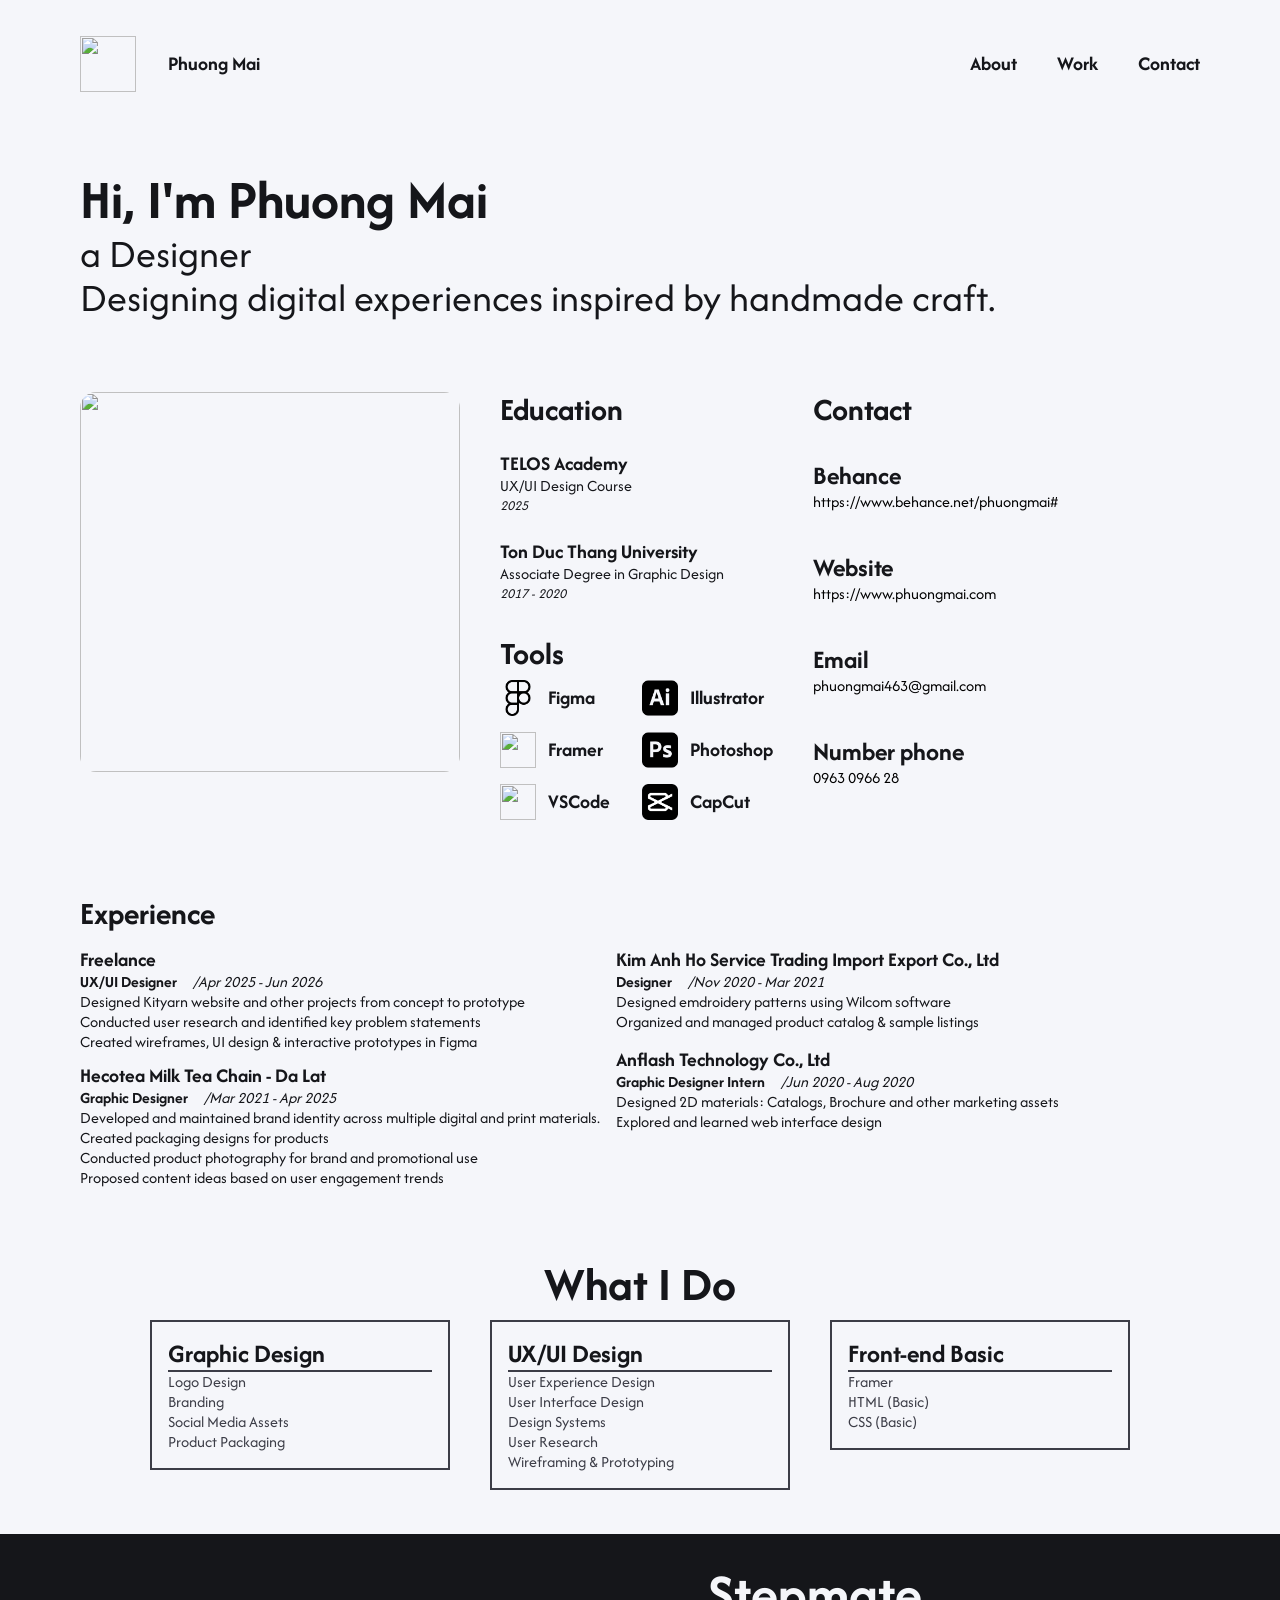
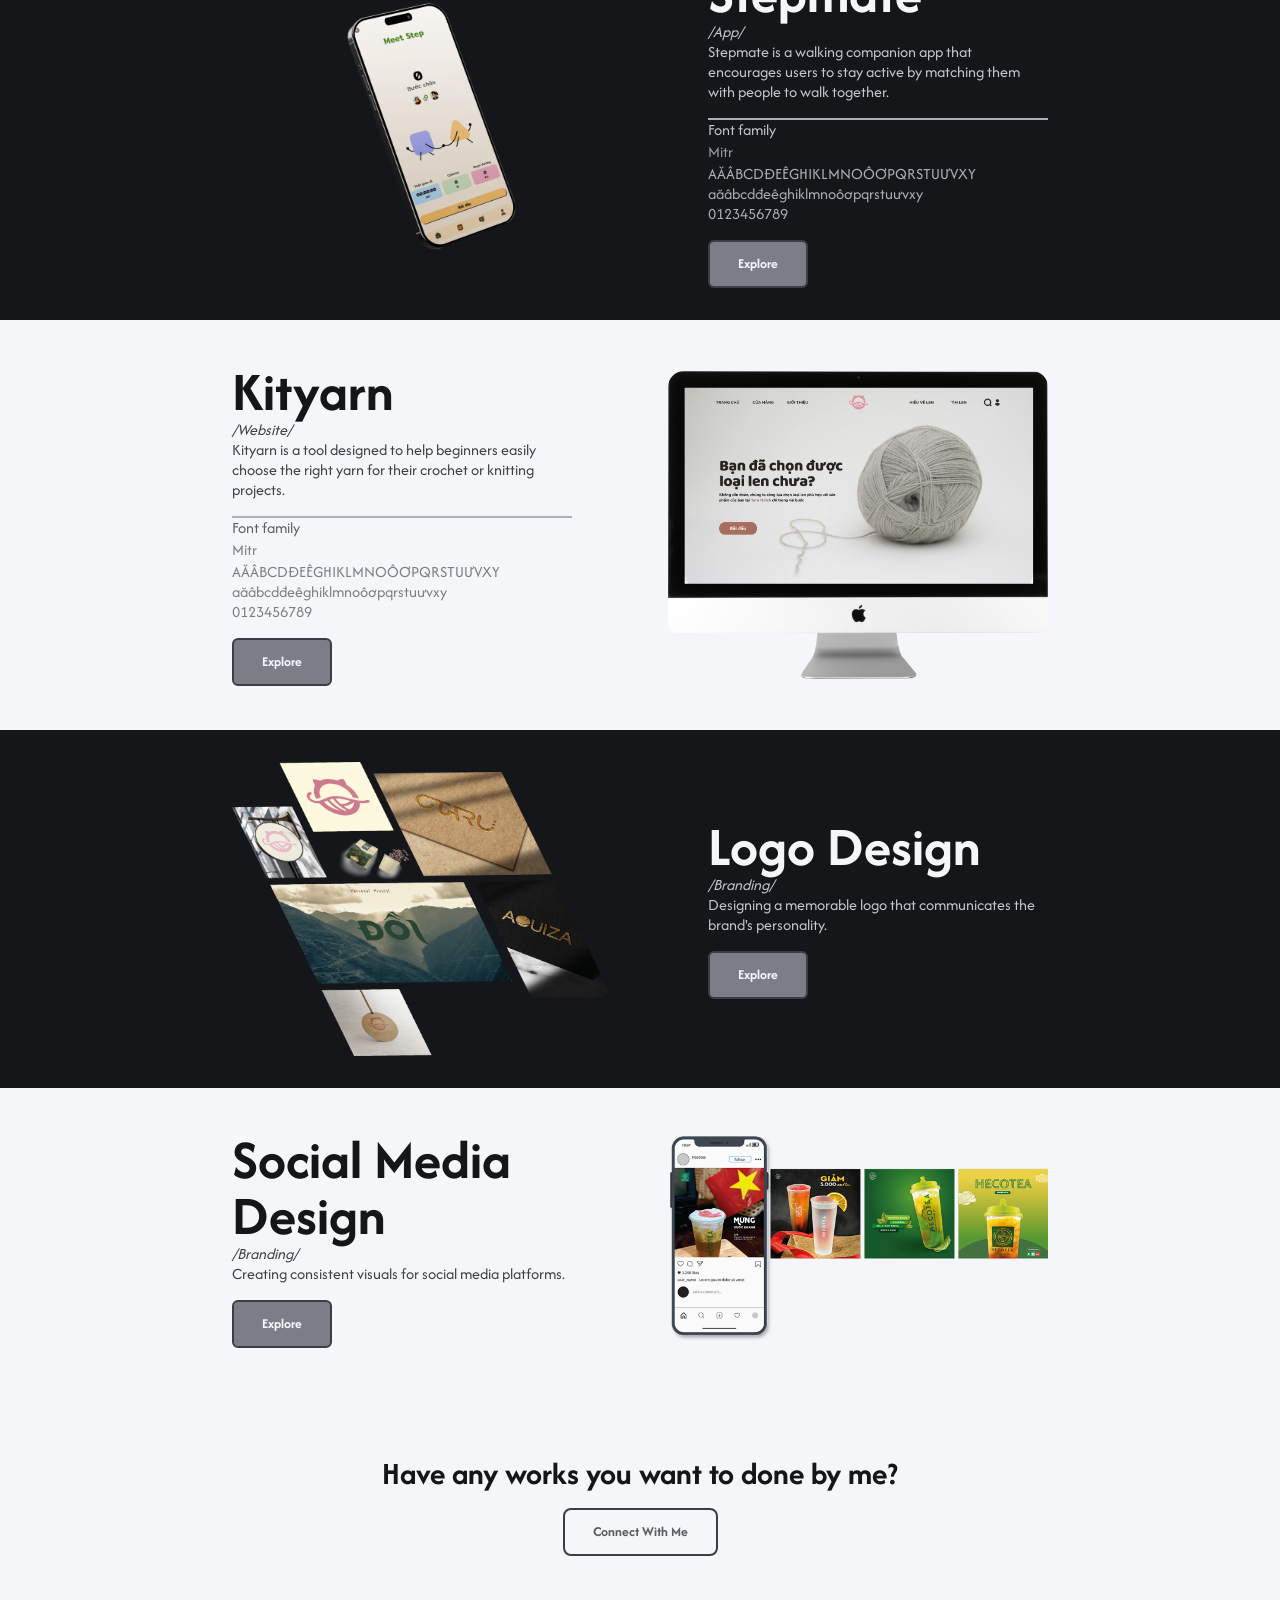
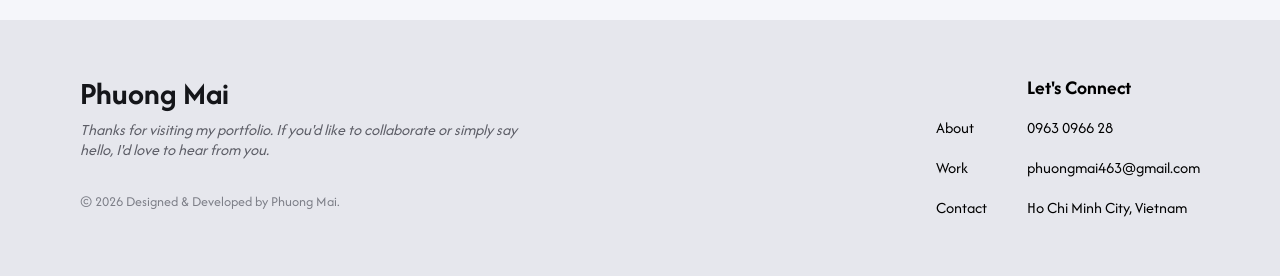
==== index.html @ 9cfe10e2 "Add portfolio website" ====
<html lang="en">
<head>
    <meta charset="UTF-8">
    <meta name="viewport" content="width=device-width, initial-scale=1.0">
    <title>Portfolio</title>
    <link href="output.css" rel="stylesheet">
    <link
    rel="stylesheet"
    href="https://cdnjs.cloudflare.com/ajax/libs/animate.css/4.1.1/animate.min.css"/>
  <link rel="preconnect" href="https://fonts.googleapis.com">
<link rel="preconnect" href="https://fonts.gstatic.com" crossorigin>
<link href="https://fonts.googleapis.com/css2?family=Afacad+Flux:wght@100..1000&display=swap" rel="stylesheet">
</head>
<body class="font-afacad bg-Neutral-1 max-w-[1280px] mx-auto scroll-smooth">
    <div class="flex flex-col gap-3 animate__animated animate__fadeIn">
        <div class="flex flex-row px-20 py-16 h-[30px] justify-between items-center">
            <div class="flex flex-row items-center gap-8">
                <img src="images/1.jpg" class="h-14 w-14 object-cover">
                <div class="text-Neutral-12 text-W-H6">Phuong Mai</div>
            </div>
            <div class="hidden md:flex flex-row gap-10">
                <a href="#about" class="text-Neutral-12 text-W-H6 scroll-smooth">About</a>
                <a href="#work" class="text-Neutral-12 text-W-H6 scroll-smooth">Work</a>
                <a href="#contact" class="text-Neutral-12 text-W-H6 scroll-smooth">Contact</a>
            </div>
            <button id="menu-button" class="md:hidden text-Neutral-12 text-2xl">
            ☰
        </button>
        </div>
        <div class="flex flex-col items-start px-20 py-8 animate__animated animate__fadeInUp">
            <div class="flex flex-col gap-2">
                <div class="text-Neutral-12 sm:text-M-H1 md:text-W-H1">Hi, I'm Phuong Mai</div>
                <div class="text-Neutral-12 sm:text-M-H3 md:text-W-H3">a Designer</div>
                <div class="text-Neutral-12 sm:text-M-H3 md:text-W-H3">Designing digital experiences inspired by handmade craft.</div>
            </div>    
        </div>
        <div id="about" class="flex sm:flex-col md:flex-row px-20 py-8 gap-10 animate__animated animate__fadeInUp"> 
            <img src="images/1.jpg" class="sm:w-[300px] md:w-[380px] md:h-[380px] object-cover rounded-2xl">
            <div class="flex sm:flex-row md:flex-col gap-8">
                <div class="gap-6 flex flex-col">  
                    <div class="text-Neutral-12 sm:text-M-H4 md:text-W-H4">Education</div>
                    <div> 
                        <div class="sm:text-M-H4 md:text-W-H6 text-Neutral-12">TELOS Academy</div>
                        <div class="sm:text-M-Pa2 md:text-W-Pa2 text-Neutral-12">UX/UI Design Course</div>
                        <div class="sm:text-M-Note md:text-W-Note italic text-Neutral-12">2025</div>
                    </div>
                    <div>
                        <div class="sm:text-M-H4 md:text-W-H6 text-Neutral-12">Ton Duc Thang University</div>
                        <div class="sm:text-M-Pa2 md:text-W-Pa2 text-Neutral-12">Associate Degree in Graphic Design</div>
                        <div class="sm:text-M-Note md:text-W-Note italic text-Neutral-12">2017 - 2020</div>
                    </div>
                </div>
                <div class="gap-2 flex flex-col">
                    <div class="text-Neutral-12 sm:text-M-H4 md:text-W-H4">Tools</div>
                    <div class="flex sm:flex-col sm:gap-4 md:flex-row md:gap-8"> 
                        <div class="flex flex-col gap-4">
                            <div class="flex items-center gap-3"> <img src="images/figma.png" class="sm:w-[24px] sm:h-[24px] md:w-[36px] md:h-[36px] object-cover ">
                                <div class="sm:text-M-Pa1 md:text-W-H6 text-Neutral-12">Figma</div>
                            </div> 
                            <div class="flex items-center gap-3"> <img src="images/framer.png" class="sm:w-[24px] sm:h-[24px] md:w-[36px] md:h-[36px] object-cover ">
                                <div class="sm:text-M-Pa1 md:text-W-H6 text-Neutral-12">Framer</div>
                            </div> 
                            <div class="flex items-center gap-3"> <img src="images/Vscode.png" class="sm:w-[24px] sm:h-[24px] md:w-[36px] md:h-[36px] object-cover ">
                                <div class="sm:text-M-Pa1 md:text-W-H6 text-Neutral-12">VSCode</div>
                            </div> 
                        </div>
                            <div class="flex flex-col gap-4">
                            <div class="flex items-center gap-3"> <img src="images/illustrator.png" class="sm:w-[24px] sm:h-[24px] md:w-[36px] md:h-[36px] object-cover ">
                                <div class="sm:text-M-Pa1 md:text-W-H6 text-Neutral-12">Illustrator</div>
                            </div> 
                            <div class="flex items-center gap-3"> <img src="images/photoshop.png" class="sm:w-[24px] sm:h-[24px] md:w-[36px] md:h-[36px] object-cover ">
                                <div class="sm:text-M-Pa1 md:text-W-H6 text-Neutral-12">Photoshop</div>
                            </div> 
                            <div class="flex items-center gap-3"> <img src="images/capcut.png" class="sm:w-[24px] sm:h-[24px] md:w-[36px] md:h-[36px] object-cover ">
                                <div class="sm:text-M-Pa1 md:text-W-H6 text-Neutral-12">CapCut</div>
                            </div> 
                            </div>
                    </div>
                </div>
            </div>
            <div class="flex flex-col gap-8">
                <div class="sm:text-M-H3 md:text-W-H4 text-Neutral-12">Contact</div>
                <div class="flex flex-col sm:gap-4 md:gap-10">
                    <div>
                        <div class="sm:text-M-H4 md:text-W-H5 text-Neutral-12">Behance</div>
                        <div class="sm:text-M-Pa2 md:text-W-Pa2">https://www.behance.net/phuongmai#</div></div>
                    <div>
                        <div class="sm:text-M-H4 md:text-W-H5 text-Neutral-12">Website</div>
                        <div class="sm:text-M-Pa2 md:text-W-Pa2">https://www.phuongmai.com</div></div>
                    <div>
                        <div class="sm:text-M-H4 md:text-W-H5 text-Neutral-12">Email</div>
                        <div class="sm:text-M-Pa2 md:text-W-Pa2">phuongmai463@gmail.com</div></div>
                    <div>
                        <div class="sm:text-M-H4 md:text-W-H5 text-Neutral-12">Number phone</div>
                        <div class="sm:text-M-Pa2 md:text-W-Pa2">0963 0966 28</div></div>
                    
            </div>
            </div>
        </div>
        <div class="flex flex-col gap-4 px-20 py-8 animate__animated animate__fadeInUp animate__delay-1s">
            <div class="text-Neutral-12 sm:text-M-H3 md:text-W-H4">Experience</div>
            <div class="flex sm:flex-col sm:gap-2 md:flex-row md:gap-4">
                <div class="flex flex-col gap-3">
                    <div>
                        <div class="sm:text-M-H4 md:text-W-H6 text-Neutral-12">Freelance</div>
                        <div class="flex flex-row gap-4">
                            <div class="sm:text-M-Pa1 md:text-W-Pa1 text-Neutral-12">UX/UI Designer</div>
                            <div class="sm:text-M-Pa2 md:text-W-Pa2 italic text-Neutral-12">/Apr 2025 - Jun 2026</div>
                        </div>
                        <div>
                            <div class="sm:text-M-Pa2 md:text-W-Pa2 text-Neutral-12">Designed Kityarn website and other projects from concept to prototype</div>
                            <div class="sm:text-M-Pa2 md:text-W-Pa2 text-Neutral-12">Conducted user research and identified key problem statements</div>
                            <div class="sm:text-M-Pa2 md:text-W-Pa2 text-Neutral-12">Created wireframes, UI design & interactive prototypes in Figma</div></div>
                     </div>
                    <div>
                        <div class="sm:text-M-H4 md:text-W-H6 text-Neutral-12">Hecotea Milk Tea Chain - Da Lat</div>
                        <div class="flex flex-row gap-4">
                            <div class="sm:text-M-Pa1 md:text-W-Pa1 text-Neutral-12">Graphic Designer</div>
                            <div class="sm:text-M-Pa2 md:text-W-Pa2 italic text-Neutral-12">/Mar 2021 - Apr 2025</div>
                        </div>
                        <div>
                            <div class="sm:text-M-Pa2 md:text-W-Pa2 text-Neutral-12">Developed and maintained brand identity across multiple digital and print materials.</div>
                            <div class="sm:text-M-Pa2 md:text-W-Pa2 text-Neutral-12">Created packaging designs for products</div>
                            <div class="sm:text-M-Pa2 md:text-W-Pa2 text-Neutral-12">Conducted product photography for brand and promotional use</div>
                            <div class="sm:text-M-Pa2 md:text-W-Pa2 text-Neutral-12">Proposed content ideas based on user engagement trends</div>
                        </div>
                    </div>
                </div>
                <div class="flex flex-col gap-4">
                    <div>
                        <div class="sm:text-M-H4 md:text-W-H6 text-Neutral-12">Kim Anh Ho Service Trading Import Export Co., Ltd</div>
                        <div class="flex flex-row gap-4">
                            <div class="sm:text-M-Pa1 md:text-W-Pa1 text-Neutral-12">Designer</div>
                            <div class="sm:text-M-Pa2 md:text-W-Pa2 italic text-Neutral-12">/Nov 2020 - Mar 2021</div>
                        </div>
                        <div>
                            <div class="sm:text-M-Pa2 md:text-W-Pa2 text-Neutral-12">Designed emdroidery patterns using Wilcom software</div>
                            <div class="sm:text-M-Pa2 md:text-W-Pa2 text-Neutral-12">Organized and managed product catalog & sample listings</div>
                        </div>
                    </div>
                    <div>
                        <div class="sm:text-M-H4 md:text-W-H6 text-Neutral-12">Anflash Technology Co., Ltd</div>
                        <div class="flex flex-row gap-4">
                            <div class="sm:text-M-Pa1 md:text-W-Pa1 text-Neutral-12">Graphic Designer Intern</div>
                            <div class="sm:text-M-Pa2 md:text-W-Pa2 italic text-Neutral-12">/Jun 2020 - Aug 2020</div>
                        </div>
                        <div>
                            <div class="sm:text-M-Pa2 md:text-W-Pa2 text-Neutral-12">Designed 2D materials: Catalogs, Brochure and other marketing assets</div>
                            <div class="sm:text-M-Pa2 md:text-W-Pa2 text-Neutral-12">Explored and learned web interface design</div>
                        </div>
                    </div>
                </div>
            </div>
        </div>
        <div class="flex flex-col items-center gap-4 px-20 py-8">
            <div id="work" class="sm:text-M-H3 md:text-W-H2 text-Neutral-12">What I Do</div>
            <div class="flex sm:flex-col md:flex-row items-start gap-10">
                <div class="border-2 border-Neutral-11 w-[300px] p-4">
                    <div class="sm:text-M-H4 md:text-W-H5 text-Neutral-12">Graphic Design</div>
                    <div class="border border-t border-Neutral-11"></div>
                    <div class="sm:text-M-Pa2 md:text-W-Pa2 text-Neutral-11">Logo Design</div>
                    <div class="sm:text-M-Pa2 md:text-W-Pa2 text-Neutral-11">Branding</div>
                    <div class="sm:text-M-Pa2 md:text-W-Pa2 text-Neutral-11">Social Media Assets</div>
                    <div class="sm:text-M-Pa2 md:text-W-Pa2 text-Neutral-11">Product Packaging</div>
                </div>
                <div class="border-2 border-Neutral-11 w-[300px] p-4">
                    <div class="sm:text-M-H4 md:text-W-H5 text-Neutral-12">UX/UI Design</div>
                    <div class="border border-t border-Neutral-11"></div>
                    <div class="sm:text-M-Pa2 md:text-W-Pa2 text-Neutral-11">User Experience Design</div>
                    <div class="sm:text-M-Pa2 md:text-W-Pa2 text-Neutral-11">User Interface Design</div>
                    <div class="sm:text-M-Pa2 md:text-W-Pa2 text-Neutral-11">Design Systems</div>
                    <div class="sm:text-M-Pa2 md:text-W-Pa2 text-Neutral-11">User Research</div>
                    <div class="sm:text-M-Pa2 md:text-W-Pa2 text-Neutral-11">Wireframing & Prototyping</div>
                </div>
                 <div class="border-2 border-Neutral-11 w-[300px] p-4">
                    <div class="sm:text-M-H4 md:text-W-H5 text-Neutral-12">Front-end Basic</div>
                    <div class="border border-t border-Neutral-11"></div>
                    <div class="sm:text-M-Pa2 md:text-W-Pa2 text-Neutral-11">Framer</div>
                    <div class="sm:text-M-Pa2 md:text-W-Pa2 text-Neutral-11">HTML (Basic)</div>
                    <div class="sm:text-M-Pa2 md:text-W-Pa2 text-Neutral-11">CSS (Basic)</div>
                </div>
            </div>
        </div>
        <div class="flex sm:flex-col md:flex-row md:items-center md:justify-center bg-Neutral-12 w-full sm:gap-10 md:gap-24 sm:px-6 md:px-20 py-8">
            <img src="images/Stepmate walk.png" class="sm:w-[340px] md:w-[380px] object-cover rounded-2xl">
            <div class="flex flex-col items-start w-[340px] gap-4">
                <div>
                    <div class="sm:text-M-H2 md:text-W-H1 text-Neutral-1">Stepmate</div>
                    <div class="sm:text-M-Pa2 md:text-W-Pa2 italic text-Neutral-6">/App/</div>
                    <div class="sm:text-M-Pa2 md:text-W-Pa2 text-Neutral-6">Stepmate is a walking companion app that encourages users to stay active by matching them with people to walk together.</div>
                </div>
                <div>
                    <div class="border border-t border-Neutral-7"></div>
                    <div class="sm:text-M-Pa2 md:text-W-Pa2 text-Neutral-6">Font family</div>
                    <div class="text-Neutral-8">Mitr</div>
                    <div class="sm:text-M-Pa2 md:text-W-Pa2 text-Neutral-7">AĂÂBCDĐEÊGHIKLMNOÔƠPQRSTUƯVXY
                        aăâbcdđeêghiklmnoôơpqrstuưvxy</div>
                    <div class="sm:text-M-Pa2 md:text-W-Pa2 text-Neutral-7">0123456789</div>
                </div>
                <a href="Stepmate.html" class="rounded-md bg-Neutral-9 text-Neutral-1 sm:text-M-button sm:px-5 sm:py-2 md:text-W-button md:px-7 md:py-3 border-2 border-Neutral-11 hover:bg-Neutral-10">Explore</a>
            </div>
        </div>
        <div class="flex sm:flex-col md:flex-row md:items-center md:justify-center w-full sm:gap-10 md:gap-24 sm:px-6 md:px-20 py-8">
            <div class="flex flex-col items-start w-[340px] gap-4">
                <div>
                    <div class="sm:text-M-H2 md:text-W-H1 text-Neutral-12">Kityarn</div>
                    <div class="sm:text-M-Pa2 md:text-W-Pa2 italic text-Neutral-11">/Website/</div>
                    <div class="sm:text-M-Pa2 md:text-W-Pa2 text-Neutral-11">Kityarn is a tool designed to help beginners easily choose the right yarn for their crochet or knitting projects.</div>
                </div>
                <div>
                    <div class="border border-t border-Neutral-7"></div>
                    <div class="sm:text-M-Pa2 md:text-W-Pa2 text-Neutral-10">Font family</div>
                    <div class="text-Neutral-9">Mitr</div>
                    <div class="sm:text-M-Pa2 md:text-W-Pa2 text-Neutral-9">AĂÂBCDĐEÊGHIKLMNOÔƠPQRSTUƯVXY
                        aăâbcdđeêghiklmnoôơpqrstuưvxy</div>
                    <div class="sm:text-M-Pa2 md:text-W-Pa2 text-Neutral-9">0123456789</div>
                </div>
                <a href="Kityarn.html" class="rounded-md bg-Neutral-9 text-Neutral-1 sm:text-M-button sm:px-5 sm:py-2 md:text-W-button md:px-7 md:py-3 border-2 border-Neutral-11 hover:bg-Neutral-10">Explore</a>
            </div>
            <img src="images/Kityarn.png" class="sm:w-[340px] md:w-[380px] object-cover rounded-2xl">
        </div>
        <div class="flex sm:flex-col md:flex-row md:items-center md:justify-center bg-Neutral-12 w-full sm:gap-10 md:gap-24 sm:px-6 md:px-20 py-8">
            <img src="images/logo.png" class="sm:w-[340px] md:w-[380px] object-cover rounded-2xl">
            <div class="flex flex-col items-start w-[340px] gap-4">
                <div>
                    <div class="sm:text-M-H2 md:text-W-H1 text-Neutral-1">Logo Design</div>
                    <div class="sm:text-M-Pa2 md:text-W-Pa2 italic text-Neutral-6">/Branding/</div>
                    <div class="sm:text-M-Pa2 md:text-W-Pa2 text-Neutral-6">Designing a memorable logo that communicates the brand's personality.</div>
                </div>
                <a href="Logo.html" class="rounded-md bg-Neutral-9 text-Neutral-1 sm:text-M-button sm:px-5 sm:py-2 md:text-W-button md:px-7 md:py-3 border-2 border-Neutral-11 hover:bg-Neutral-10">Explore</a>
            </div>
        </div>
        <div class="flex sm:flex-col md:flex-row md:items-center md:justify-center w-full sm:gap-10 md:gap-24 sm:px-6 md:px-20 py-8">
            <div class="flex flex-col items-start w-[340px] gap-4">
                <div>
                    <div class="sm:text-M-H2 md:text-W-H1 text-Neutral-12">Social Media Design</div>
                    <div class="sm:text-M-Pa2 md:text-W-Pa2 italic text-Neutral-11">/Branding/</div>
                    <div class="sm:text-M-Pa2 md:text-W-Pa2 text-Neutral-11">Creating consistent visuals for social media platforms.</div>
                </div>
                
                <a href="Social.html" class="rounded-md bg-Neutral-9 text-Neutral-1 sm:text-M-button sm:px-5 sm:py-2 md:text-W-button md:px-7 md:py-3 border-2 border-Neutral-11 hover:bg-Neutral-10">Explore</a>
            </div>
            <img src="images/ins.png" class="sm:w-[340px] md:w-[380px] object-cover rounded-2xl">
        </div>
        <div id="contact" class="flex flex-col items-center gap-4 px-20 py-16">
            <div class="sm:text-M-H4 md:text-W-H4 text-Neutral-12">Have any works you want to done by me?</div>
            <button class="rounded-lg text-Neutral-10 sm:text-M-button sm:px-5 sm:py-2 md:text-W-button md:px-7 md:py-3 border-2 border-Neutral-11">Connect With Me</button>
        </div>
    </div>
</body>
<footer class="bg-Neutral-3 px-20 py-14">
    <div class="flex sm:flex-col md:flex-row justify-between gap-8 ">
        <div class="flex flex-col gap-8">
            <div>
                <div class="sm:text-M-H4 md:text-W-H4 text-Neutral-12">Phuong Mai</div>
                <div class="mt-2 sm:text-M-Pa2 md:text-W-Pa2 text-Neutral-10 max-w-md italic">
                    Thanks for visiting my portfolio. If you'd like to
                    collaborate or simply say hello, I'd love to hear from you.
                </div>
            </div>
            <p class="sm:text-M-note md:text-W-note text-Neutral-9">
                © 2026 Designed & Developed by Phuong Mai.
            </p>
        </div>
        <div class="flex items-end sm:justify-between md:gap-10">
            <div class="flex flex-col gap-4">
                <a href="#">About</a>
                <a href="#">Work</a>
                <a href="#">Contact</a>
            </div>
            <div class="flex flex-col gap-4">
                <h3 class="sm:text-M-H4 md:text-W-H6">Let's Connect</h3>
                <p>0963 0966 28</p>
                <p>phuongmai463@gmail.com</p>
                <p>Ho Chi Minh City, Vietnam</p>
             </div>
        </div>
    </div>
</footer>
</html>
---- output.css ----
*, ::before, ::after {
  --tw-border-spacing-x: 0;
  --tw-border-spacing-y: 0;
  --tw-translate-x: 0;
  --tw-translate-y: 0;
  --tw-rotate: 0;
  --tw-skew-x: 0;
  --tw-skew-y: 0;
  --tw-scale-x: 1;
  --tw-scale-y: 1;
  --tw-pan-x:  ;
  --tw-pan-y:  ;
  --tw-pinch-zoom:  ;
  --tw-scroll-snap-strictness: proximity;
  --tw-gradient-from-position:  ;
  --tw-gradient-via-position:  ;
  --tw-gradient-to-position:  ;
  --tw-ordinal:  ;
  --tw-slashed-zero:  ;
  --tw-numeric-figure:  ;
  --tw-numeric-spacing:  ;
  --tw-numeric-fraction:  ;
  --tw-ring-inset:  ;
  --tw-ring-offset-width: 0px;
  --tw-ring-offset-color: #fff;
  --tw-ring-color: rgb(59 130 246 / 0.5);
  --tw-ring-offset-shadow: 0 0 #0000;
  --tw-ring-shadow: 0 0 #0000;
  --tw-shadow: 0 0 #0000;
  --tw-shadow-colored: 0 0 #0000;
  --tw-blur:  ;
  --tw-brightness:  ;
  --tw-contrast:  ;
  --tw-grayscale:  ;
  --tw-hue-rotate:  ;
  --tw-invert:  ;
  --tw-saturate:  ;
  --tw-sepia:  ;
  --tw-drop-shadow:  ;
  --tw-backdrop-blur:  ;
  --tw-backdrop-brightness:  ;
  --tw-backdrop-contrast:  ;
  --tw-backdrop-grayscale:  ;
  --tw-backdrop-hue-rotate:  ;
  --tw-backdrop-invert:  ;
  --tw-backdrop-opacity:  ;
  --tw-backdrop-saturate:  ;
  --tw-backdrop-sepia:  ;
  --tw-contain-size:  ;
  --tw-contain-layout:  ;
  --tw-contain-paint:  ;
  --tw-contain-style:  ;
}

::backdrop {
  --tw-border-spacing-x: 0;
  --tw-border-spacing-y: 0;
  --tw-translate-x: 0;
  --tw-translate-y: 0;
  --tw-rotate: 0;
  --tw-skew-x: 0;
  --tw-skew-y: 0;
  --tw-scale-x: 1;
  --tw-scale-y: 1;
  --tw-pan-x:  ;
  --tw-pan-y:  ;
  --tw-pinch-zoom:  ;
  --tw-scroll-snap-strictness: proximity;
  --tw-gradient-from-position:  ;
  --tw-gradient-via-position:  ;
  --tw-gradient-to-position:  ;
  --tw-ordinal:  ;
  --tw-slashed-zero:  ;
  --tw-numeric-figure:  ;
  --tw-numeric-spacing:  ;
  --tw-numeric-fraction:  ;
  --tw-ring-inset:  ;
  --tw-ring-offset-width: 0px;
  --tw-ring-offset-color: #fff;
  --tw-ring-color: rgb(59 130 246 / 0.5);
  --tw-ring-offset-shadow: 0 0 #0000;
  --tw-ring-shadow: 0 0 #0000;
  --tw-shadow: 0 0 #0000;
  --tw-shadow-colored: 0 0 #0000;
  --tw-blur:  ;
  --tw-brightness:  ;
  --tw-contrast:  ;
  --tw-grayscale:  ;
  --tw-hue-rotate:  ;
  --tw-invert:  ;
  --tw-saturate:  ;
  --tw-sepia:  ;
  --tw-drop-shadow:  ;
  --tw-backdrop-blur:  ;
  --tw-backdrop-brightness:  ;
  --tw-backdrop-contrast:  ;
  --tw-backdrop-grayscale:  ;
  --tw-backdrop-hue-rotate:  ;
  --tw-backdrop-invert:  ;
  --tw-backdrop-opacity:  ;
  --tw-backdrop-saturate:  ;
  --tw-backdrop-sepia:  ;
  --tw-contain-size:  ;
  --tw-contain-layout:  ;
  --tw-contain-paint:  ;
  --tw-contain-style:  ;
}

/*
! tailwindcss v3.4.19 | MIT License | https://tailwindcss.com
*/

/*
1. Prevent padding and border from affecting element width. (https://github.com/mozdevs/cssremedy/issues/4)
2. Allow adding a border to an element by just adding a border-width. (https://github.com/tailwindcss/tailwindcss/pull/116)
*/

*,
::before,
::after {
  box-sizing: border-box;
  /* 1 */
  border-width: 0;
  /* 2 */
  border-style: solid;
  /* 2 */
  border-color: #e5e7eb;
  /* 2 */
}

::before,
::after {
  --tw-content: '';
}

/*
1. Use a consistent sensible line-height in all browsers.
2. Prevent adjustments of font size after orientation changes in iOS.
3. Use a more readable tab size.
4. Use the user's configured `sans` font-family by default.
5. Use the user's configured `sans` font-feature-settings by default.
6. Use the user's configured `sans` font-variation-settings by default.
7. Disable tap highlights on iOS
*/

html,
:host {
  line-height: 1.5;
  /* 1 */
  -webkit-text-size-adjust: 100%;
  /* 2 */
  -moz-tab-size: 4;
  /* 3 */
  -o-tab-size: 4;
     tab-size: 4;
  /* 3 */
  font-family: ui-sans-serif, system-ui, sans-serif, "Apple Color Emoji", "Segoe UI Emoji", "Segoe UI Symbol", "Noto Color Emoji";
  /* 4 */
  font-feature-settings: normal;
  /* 5 */
  font-variation-settings: normal;
  /* 6 */
  -webkit-tap-highlight-color: transparent;
  /* 7 */
}

/*
1. Remove the margin in all browsers.
2. Inherit line-height from `html` so users can set them as a class directly on the `html` element.
*/

body {
  margin: 0;
  /* 1 */
  line-height: inherit;
  /* 2 */
}

/*
1. Add the correct height in Firefox.
2. Correct the inheritance of border color in Firefox. (https://bugzilla.mozilla.org/show_bug.cgi?id=190655)
3. Ensure horizontal rules are visible by default.
*/

hr {
  height: 0;
  /* 1 */
  color: inherit;
  /* 2 */
  border-top-width: 1px;
  /* 3 */
}

/*
Add the correct text decoration in Chrome, Edge, and Safari.
*/

abbr:where([title]) {
  -webkit-text-decoration: underline dotted;
          text-decoration: underline dotted;
}

/*
Remove the default font size and weight for headings.
*/

h1,
h2,
h3,
h4,
h5,
h6 {
  font-size: inherit;
  font-weight: inherit;
}

/*
Reset links to optimize for opt-in styling instead of opt-out.
*/

a {
  color: inherit;
  text-decoration: inherit;
}

/*
Add the correct font weight in Edge and Safari.
*/

b,
strong {
  font-weight: bolder;
}

/*
1. Use the user's configured `mono` font-family by default.
2. Use the user's configured `mono` font-feature-settings by default.
3. Use the user's configured `mono` font-variation-settings by default.
4. Correct the odd `em` font sizing in all browsers.
*/

code,
kbd,
samp,
pre {
  font-family: ui-monospace, SFMono-Regular, Menlo, Monaco, Consolas, "Liberation Mono", "Courier New", monospace;
  /* 1 */
  font-feature-settings: normal;
  /* 2 */
  font-variation-settings: normal;
  /* 3 */
  font-size: 1em;
  /* 4 */
}

/*
Add the correct font size in all browsers.
*/

small {
  font-size: 80%;
}

/*
Prevent `sub` and `sup` elements from affecting the line height in all browsers.
*/

sub,
sup {
  font-size: 75%;
  line-height: 0;
  position: relative;
  vertical-align: baseline;
}

sub {
  bottom: -0.25em;
}

sup {
  top: -0.5em;
}

/*
1. Remove text indentation from table contents in Chrome and Safari. (https://bugs.chromium.org/p/chromium/issues/detail?id=999088, https://bugs.webkit.org/show_bug.cgi?id=201297)
2. Correct table border color inheritance in all Chrome and Safari. (https://bugs.chromium.org/p/chromium/issues/detail?id=935729, https://bugs.webkit.org/show_bug.cgi?id=195016)
3. Remove gaps between table borders by default.
*/

table {
  text-indent: 0;
  /* 1 */
  border-color: inherit;
  /* 2 */
  border-collapse: collapse;
  /* 3 */
}

/*
1. Change the font styles in all browsers.
2. Remove the margin in Firefox and Safari.
3. Remove default padding in all browsers.
*/

button,
input,
optgroup,
select,
textarea {
  font-family: inherit;
  /* 1 */
  font-feature-settings: inherit;
  /* 1 */
  font-variation-settings: inherit;
  /* 1 */
  font-size: 100%;
  /* 1 */
  font-weight: inherit;
  /* 1 */
  line-height: inherit;
  /* 1 */
  letter-spacing: inherit;
  /* 1 */
  color: inherit;
  /* 1 */
  margin: 0;
  /* 2 */
  padding: 0;
  /* 3 */
}

/*
Remove the inheritance of text transform in Edge and Firefox.
*/

button,
select {
  text-transform: none;
}

/*
1. Correct the inability to style clickable types in iOS and Safari.
2. Remove default button styles.
*/

button,
input:where([type='button']),
input:where([type='reset']),
input:where([type='submit']) {
  -webkit-appearance: button;
  /* 1 */
  background-color: transparent;
  /* 2 */
  background-image: none;
  /* 2 */
}

/*
Use the modern Firefox focus style for all focusable elements.
*/

:-moz-focusring {
  outline: auto;
}

/*
Remove the additional `:invalid` styles in Firefox. (https://github.com/mozilla/gecko-dev/blob/2f9eacd9d3d995c937b4251a5557d95d494c9be1/layout/style/res/forms.css#L728-L737)
*/

:-moz-ui-invalid {
  box-shadow: none;
}

/*
Add the correct vertical alignment in Chrome and Firefox.
*/

progress {
  vertical-align: baseline;
}

/*
Correct the cursor style of increment and decrement buttons in Safari.
*/

::-webkit-inner-spin-button,
::-webkit-outer-spin-button {
  height: auto;
}

/*
1. Correct the odd appearance in Chrome and Safari.
2. Correct the outline style in Safari.
*/

[type='search'] {
  -webkit-appearance: textfield;
  /* 1 */
  outline-offset: -2px;
  /* 2 */
}

/*
Remove the inner padding in Chrome and Safari on macOS.
*/

::-webkit-search-decoration {
  -webkit-appearance: none;
}

/*
1. Correct the inability to style clickable types in iOS and Safari.
2. Change font properties to `inherit` in Safari.
*/

::-webkit-file-upload-button {
  -webkit-appearance: button;
  /* 1 */
  font: inherit;
  /* 2 */
}

/*
Add the correct display in Chrome and Safari.
*/

summary {
  display: list-item;
}

/*
Removes the default spacing and border for appropriate elements.
*/

blockquote,
dl,
dd,
h1,
h2,
h3,
h4,
h5,
h6,
hr,
figure,
p,
pre {
  margin: 0;
}

fieldset {
  margin: 0;
  padding: 0;
}

legend {
  padding: 0;
}

ol,
ul,
menu {
  list-style: none;
  margin: 0;
  padding: 0;
}

/*
Reset default styling for dialogs.
*/

dialog {
  padding: 0;
}

/*
Prevent resizing textareas horizontally by default.
*/

textarea {
  resize: vertical;
}

/*
1. Reset the default placeholder opacity in Firefox. (https://github.com/tailwindlabs/tailwindcss/issues/3300)
2. Set the default placeholder color to the user's configured gray 400 color.
*/

input::-moz-placeholder, textarea::-moz-placeholder {
  opacity: 1;
  /* 1 */
  color: #9ca3af;
  /* 2 */
}

input::placeholder,
textarea::placeholder {
  opacity: 1;
  /* 1 */
  color: #9ca3af;
  /* 2 */
}

/*
Set the default cursor for buttons.
*/

button,
[role="button"] {
  cursor: pointer;
}

/*
Make sure disabled buttons don't get the pointer cursor.
*/

:disabled {
  cursor: default;
}

/*
1. Make replaced elements `display: block` by default. (https://github.com/mozdevs/cssremedy/issues/14)
2. Add `vertical-align: middle` to align replaced elements more sensibly by default. (https://github.com/jensimmons/cssremedy/issues/14#issuecomment-634934210)
   This can trigger a poorly considered lint error in some tools but is included by design.
*/

img,
svg,
video,
canvas,
audio,
iframe,
embed,
object {
  display: block;
  /* 1 */
  vertical-align: middle;
  /* 2 */
}

/*
Constrain images and videos to the parent width and preserve their intrinsic aspect ratio. (https://github.com/mozdevs/cssremedy/issues/14)
*/

img,
video {
  max-width: 100%;
  height: auto;
}

/* Make elements with the HTML hidden attribute stay hidden by default */

[hidden]:where(:not([hidden="until-found"])) {
  display: none;
}

.container {
  width: 100%;
}

@media (min-width: 640px) {
  .container {
    max-width: 640px;
  }
}

@media (min-width: 768px) {
  .container {
    max-width: 768px;
  }
}

@media (min-width: 1024px) {
  .container {
    max-width: 1024px;
  }
}

@media (min-width: 1280px) {
  .container {
    max-width: 1280px;
  }
}

@media (min-width: 1536px) {
  .container {
    max-width: 1536px;
  }
}

.fixed {
  position: fixed;
}

.absolute {
  position: absolute;
}

.relative {
  position: relative;
}

.-bottom-\[1000px\] {
  bottom: -1000px;
}

.-right-\[110px\] {
  right: -110px;
}

.-top-\[110px\] {
  top: -110px;
}

.-z-10 {
  z-index: -10;
}

.mx-auto {
  margin-left: auto;
  margin-right: auto;
}

.mb-12 {
  margin-bottom: 3rem;
}

.mt-2 {
  margin-top: 0.5rem;
}

.mt-4 {
  margin-top: 1rem;
}

.mt-8 {
  margin-top: 2rem;
}

.flex {
  display: flex;
}

.grid {
  display: grid;
}

.hidden {
  display: none;
}

.size-\[740px\] {
  width: 740px;
  height: 740px;
}

.size-full {
  width: 100%;
  height: 100%;
}

.h-0\.5 {
  height: 0.125rem;
}

.h-12 {
  height: 3rem;
}

.h-14 {
  height: 3.5rem;
}

.h-\[1200px\] {
  height: 1200px;
}

.h-\[30px\] {
  height: 30px;
}

.h-\[400px\] {
  height: 400px;
}

.h-\[862px\] {
  height: 862px;
}

.h-\[866px\] {
  height: 866px;
}

.h-full {
  height: 100%;
}

.w-14 {
  width: 3.5rem;
}

.w-\[1000px\] {
  width: 1000px;
}

.w-\[1200px\] {
  width: 1200px;
}

.w-\[215px\] {
  width: 215px;
}

.w-\[300px\] {
  width: 300px;
}

.w-\[340px\] {
  width: 340px;
}

.w-full {
  width: 100%;
}

.max-w-\[1280px\] {
  max-width: 1280px;
}

.max-w-md {
  max-width: 28rem;
}

.grid-cols-1 {
  grid-template-columns: repeat(1, minmax(0, 1fr));
}

.grid-cols-2 {
  grid-template-columns: repeat(2, minmax(0, 1fr));
}

.flex-row {
  flex-direction: row;
}

.flex-col {
  flex-direction: column;
}

.items-start {
  align-items: flex-start;
}

.items-end {
  align-items: flex-end;
}

.items-center {
  align-items: center;
}

.justify-end {
  justify-content: flex-end;
}

.justify-center {
  justify-content: center;
}

.justify-between {
  justify-content: space-between;
}

.justify-items-center {
  justify-items: center;
}

.gap-10 {
  gap: 2.5rem;
}

.gap-2 {
  gap: 0.5rem;
}

.gap-2\.5 {
  gap: 0.625rem;
}

.gap-3 {
  gap: 0.75rem;
}

.gap-3\.5 {
  gap: 0.875rem;
}

.gap-4 {
  gap: 1rem;
}

.gap-6 {
  gap: 1.5rem;
}

.gap-8 {
  gap: 2rem;
}

.scroll-smooth {
  scroll-behavior: smooth;
}

.rounded-2xl {
  border-radius: 1rem;
}

.rounded-full {
  border-radius: 9999px;
}

.rounded-lg {
  border-radius: 0.5rem;
}

.rounded-md {
  border-radius: 0.375rem;
}

.border {
  border-width: 1px;
}

.border-2 {
  border-width: 2px;
}

.border-t {
  border-top-width: 1px;
}

.border-Neutral-11 {
  --tw-border-opacity: 1;
  border-color: rgb(60 61 71 / var(--tw-border-opacity, 1));
}

.border-Neutral-7 {
  --tw-border-opacity: 1;
  border-color: rgb(174 176 184 / var(--tw-border-opacity, 1));
}

.bg-Neutral-1 {
  --tw-bg-opacity: 1;
  background-color: rgb(245 246 250 / var(--tw-bg-opacity, 1));
}

.bg-Neutral-12 {
  --tw-bg-opacity: 1;
  background-color: rgb(21 22 26 / var(--tw-bg-opacity, 1));
}

.bg-Neutral-3 {
  --tw-bg-opacity: 1;
  background-color: rgb(230 231 237 / var(--tw-bg-opacity, 1));
}

.bg-Neutral-9 {
  --tw-bg-opacity: 1;
  background-color: rgb(124 126 135 / var(--tw-bg-opacity, 1));
}

.bg-black {
  --tw-bg-opacity: 1;
  background-color: rgb(0 0 0 / var(--tw-bg-opacity, 1));
}

.object-cover {
  -o-object-fit: cover;
     object-fit: cover;
}

.p-4 {
  padding: 1rem;
}

.px-20 {
  padding-left: 5rem;
  padding-right: 5rem;
}

.px-6 {
  padding-left: 1.5rem;
  padding-right: 1.5rem;
}

.py-14 {
  padding-top: 3.5rem;
  padding-bottom: 3.5rem;
}

.py-16 {
  padding-top: 4rem;
  padding-bottom: 4rem;
}

.py-2 {
  padding-top: 0.5rem;
  padding-bottom: 0.5rem;
}

.py-20 {
  padding-top: 5rem;
  padding-bottom: 5rem;
}

.py-24 {
  padding-top: 6rem;
  padding-bottom: 6rem;
}

.py-3 {
  padding-top: 0.75rem;
  padding-bottom: 0.75rem;
}

.py-4 {
  padding-top: 1rem;
  padding-bottom: 1rem;
}

.py-8 {
  padding-top: 2rem;
  padding-bottom: 2rem;
}

.pb-4 {
  padding-bottom: 1rem;
}

.pb-8 {
  padding-bottom: 2rem;
}

.pr-2 {
  padding-right: 0.5rem;
}

.pt-4 {
  padding-top: 1rem;
}

.text-center {
  text-align: center;
}

.font-afacad {
  font-family: Afacad Flux, sans-serif;
}

.text-2xl {
  font-size: 1.5rem;
  line-height: 2rem;
}

.text-W-H6 {
  font-size: 20px;
  line-height: 24px;
  font-weight: 700;
}

.text-W-Pa2 {
  font-size: 16px;
  line-height: 20px;
  font-weight: 400;
}

.font-bold {
  font-weight: 700;
}

.italic {
  font-style: italic;
}

.text-Neutral-1 {
  --tw-text-opacity: 1;
  color: rgb(245 246 250 / var(--tw-text-opacity, 1));
}

.text-Neutral-10 {
  --tw-text-opacity: 1;
  color: rgb(92 93 102 / var(--tw-text-opacity, 1));
}

.text-Neutral-11 {
  --tw-text-opacity: 1;
  color: rgb(60 61 71 / var(--tw-text-opacity, 1));
}

.text-Neutral-12 {
  --tw-text-opacity: 1;
  color: rgb(21 22 26 / var(--tw-text-opacity, 1));
}

.text-Neutral-6 {
  --tw-text-opacity: 1;
  color: rgb(199 200 209 / var(--tw-text-opacity, 1));
}

.text-Neutral-7 {
  --tw-text-opacity: 1;
  color: rgb(174 176 184 / var(--tw-text-opacity, 1));
}

.text-Neutral-8 {
  --tw-text-opacity: 1;
  color: rgb(156 157 166 / var(--tw-text-opacity, 1));
}

.text-Neutral-9 {
  --tw-text-opacity: 1;
  color: rgb(124 126 135 / var(--tw-text-opacity, 1));
}

.text-white {
  --tw-text-opacity: 1;
  color: rgb(255 255 255 / var(--tw-text-opacity, 1));
}

.opacity-50 {
  opacity: 0.5;
}

html {
  scroll-behavior: smooth;
}

.hover\:bg-Neutral-10:hover {
  --tw-bg-opacity: 1;
  background-color: rgb(92 93 102 / var(--tw-bg-opacity, 1));
}

@media (min-width: 640px) {
  .sm\:col-span-1 {
    grid-column: span 1 / span 1;
  }

  .sm\:col-span-2 {
    grid-column: span 2 / span 2;
  }

  .sm\:row-span-1 {
    grid-row: span 1 / span 1;
  }

  .sm\:h-\[24px\] {
    height: 24px;
  }

  .sm\:w-\[100px\] {
    width: 100px;
  }

  .sm\:w-\[24px\] {
    width: 24px;
  }

  .sm\:w-\[300px\] {
    width: 300px;
  }

  .sm\:w-\[340px\] {
    width: 340px;
  }

  .sm\:w-full {
    width: 100%;
  }

  .sm\:grid-cols-1 {
    grid-template-columns: repeat(1, minmax(0, 1fr));
  }

  .sm\:grid-cols-2 {
    grid-template-columns: repeat(2, minmax(0, 1fr));
  }

  .sm\:grid-cols-3 {
    grid-template-columns: repeat(3, minmax(0, 1fr));
  }

  .sm\:flex-row {
    flex-direction: row;
  }

  .sm\:flex-col {
    flex-direction: column;
  }

  .sm\:justify-between {
    justify-content: space-between;
  }

  .sm\:gap-10 {
    gap: 2.5rem;
  }

  .sm\:gap-2 {
    gap: 0.5rem;
  }

  .sm\:gap-4 {
    gap: 1rem;
  }

  .sm\:gap-8 {
    gap: 2rem;
  }

  .sm\:px-5 {
    padding-left: 1.25rem;
    padding-right: 1.25rem;
  }

  .sm\:px-6 {
    padding-left: 1.5rem;
    padding-right: 1.5rem;
  }

  .sm\:py-2 {
    padding-top: 0.5rem;
    padding-bottom: 0.5rem;
  }

  .sm\:py-4 {
    padding-top: 1rem;
    padding-bottom: 1rem;
  }

  .sm\:text-M-H1 {
    font-size: 36px;
    line-height: 36px;
    font-weight: 700;
  }

  .sm\:text-M-H2 {
    font-size: 28px;
    line-height: 28px;
    font-weight: 700;
  }

  .sm\:text-M-H3 {
    font-size: 20px;
    line-height: 24px;
    font-weight: 700;
  }

  .sm\:text-M-H4 {
    font-size: 16px;
    line-height: 24px;
    font-weight: 700;
  }

  .sm\:text-M-Note {
    font-size: 12px;
    line-height: 16px;
    font-weight: 400;
  }

  .sm\:text-M-Pa1 {
    font-size: 14px;
    line-height: 16px;
    font-weight: 700;
  }

  .sm\:text-M-Pa2 {
    font-size: 14px;
    line-height: 16px;
    font-weight: 400;
  }

  .sm\:text-M-button {
    font-size: 12px;
    line-height: 16px;
    font-weight: 700;
  }
}

@media (min-width: 768px) {
  .md\:col-span-1 {
    grid-column: span 1 / span 1;
  }

  .md\:col-span-2 {
    grid-column: span 2 / span 2;
  }

  .md\:row-span-1 {
    grid-row: span 1 / span 1;
  }

  .md\:row-span-2 {
    grid-row: span 2 / span 2;
  }

  .md\:flex {
    display: flex;
  }

  .md\:hidden {
    display: none;
  }

  .md\:h-\[36px\] {
    height: 36px;
  }

  .md\:h-\[380px\] {
    height: 380px;
  }

  .md\:w-\[100px\] {
    width: 100px;
  }

  .md\:w-\[36px\] {
    width: 36px;
  }

  .md\:w-\[380px\] {
    width: 380px;
  }

  .md\:w-\[400px\] {
    width: 400px;
  }

  .md\:grid-cols-2 {
    grid-template-columns: repeat(2, minmax(0, 1fr));
  }

  .md\:grid-cols-3 {
    grid-template-columns: repeat(3, minmax(0, 1fr));
  }

  .md\:grid-cols-4 {
    grid-template-columns: repeat(4, minmax(0, 1fr));
  }

  .md\:flex-row {
    flex-direction: row;
  }

  .md\:flex-col {
    flex-direction: column;
  }

  .md\:items-center {
    align-items: center;
  }

  .md\:justify-center {
    justify-content: center;
  }

  .md\:gap-10 {
    gap: 2.5rem;
  }

  .md\:gap-24 {
    gap: 6rem;
  }

  .md\:gap-4 {
    gap: 1rem;
  }

  .md\:gap-7 {
    gap: 1.75rem;
  }

  .md\:gap-8 {
    gap: 2rem;
  }

  .md\:px-20 {
    padding-left: 5rem;
    padding-right: 5rem;
  }

  .md\:px-7 {
    padding-left: 1.75rem;
    padding-right: 1.75rem;
  }

  .md\:py-3 {
    padding-top: 0.75rem;
    padding-bottom: 0.75rem;
  }

  .md\:py-8 {
    padding-top: 2rem;
    padding-bottom: 2rem;
  }

  .md\:text-W-H1 {
    font-size: 56px;
    line-height: 56px;
    font-weight: 700;
  }

  .md\:text-W-H2 {
    font-size: 48px;
    line-height: 40px;
    font-weight: 700;
  }

  .md\:text-W-H3 {
    font-size: 40px;
    line-height: 36px;
    font-weight: 400;
  }

  .md\:text-W-H4 {
    font-size: 32px;
    line-height: 36px;
    font-weight: 700;
  }

  .md\:text-W-H5 {
    font-size: 26px;
    line-height: 32px;
    font-weight: 700;
  }

  .md\:text-W-H6 {
    font-size: 20px;
    line-height: 24px;
    font-weight: 700;
  }

  .md\:text-W-Note {
    font-size: 14px;
    line-height: 20px;
    font-weight: 400;
  }

  .md\:text-W-Pa1 {
    font-size: 16px;
    line-height: 20px;
    font-weight: 700;
  }

  .md\:text-W-Pa2 {
    font-size: 16px;
    line-height: 20px;
    font-weight: 400;
  }

  .md\:text-W-button {
    font-size: 14px;
    line-height: 20px;
    font-weight: 700;
  }
}
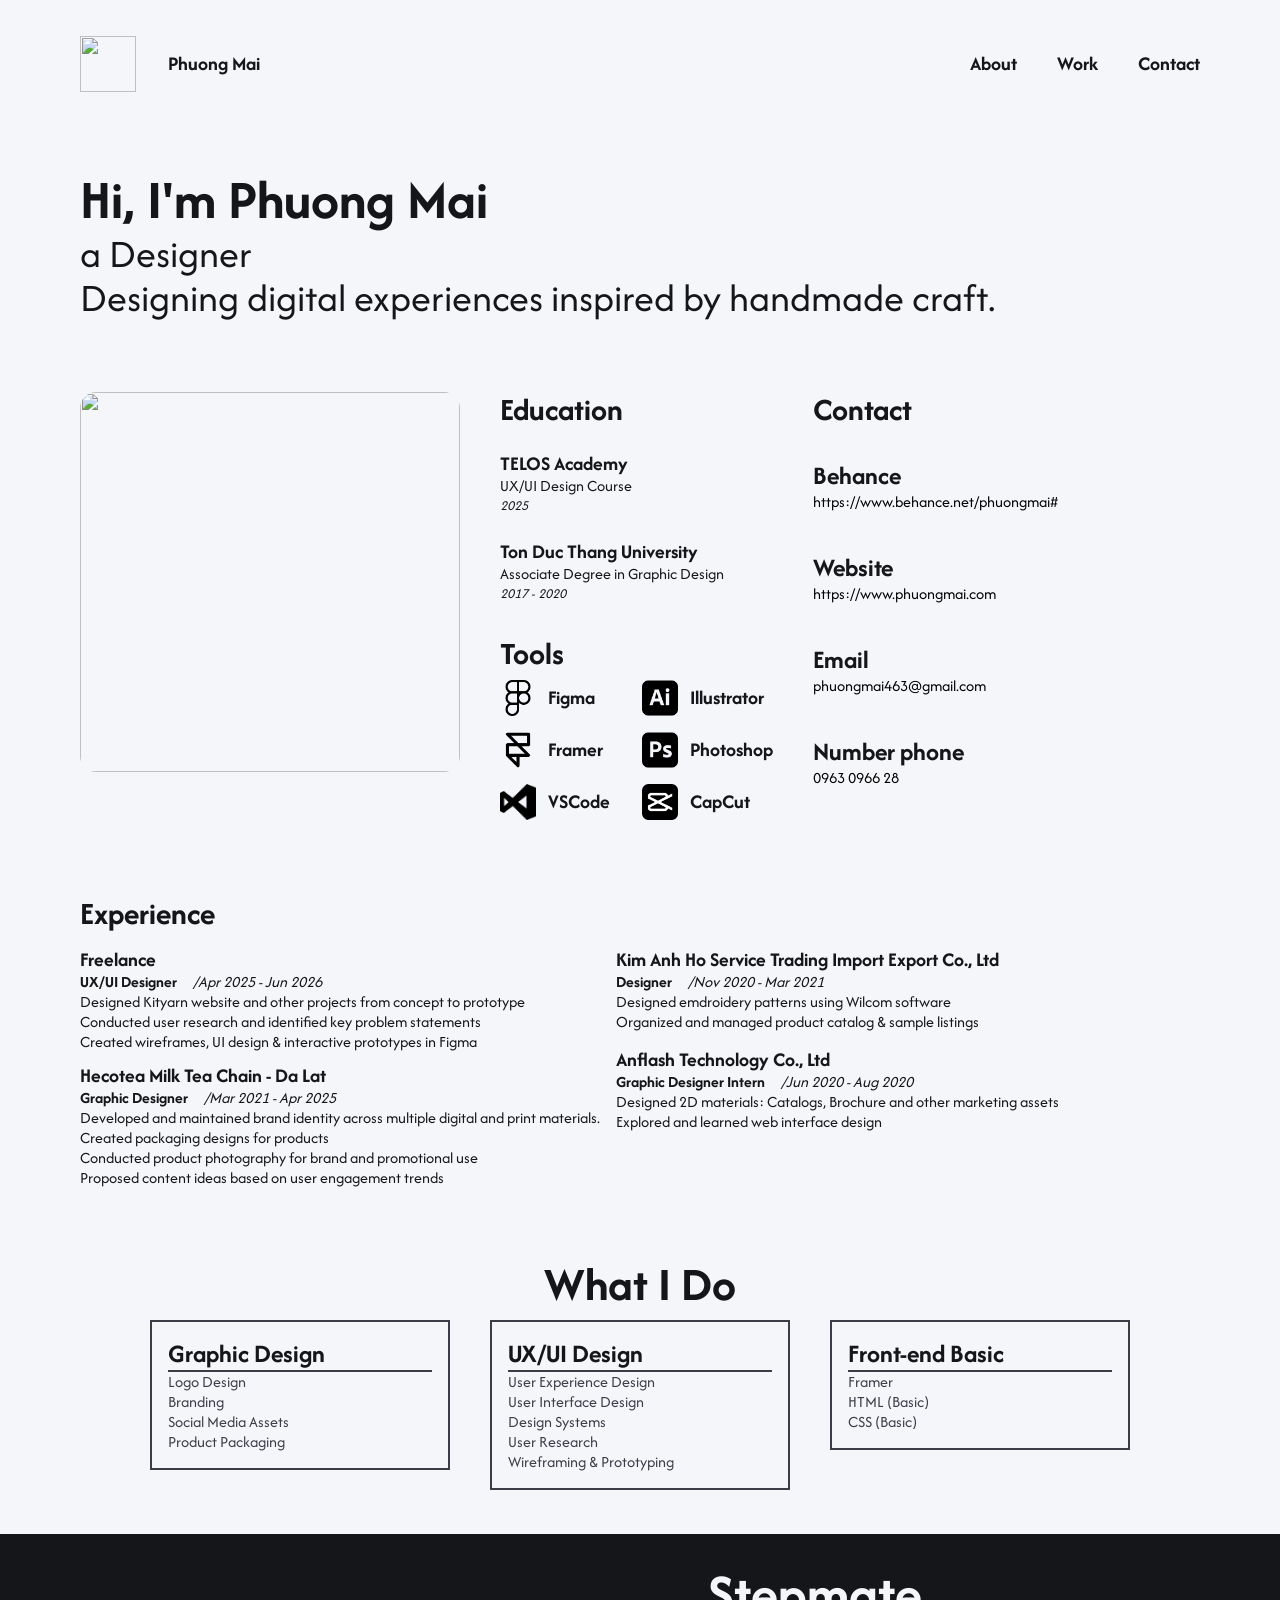
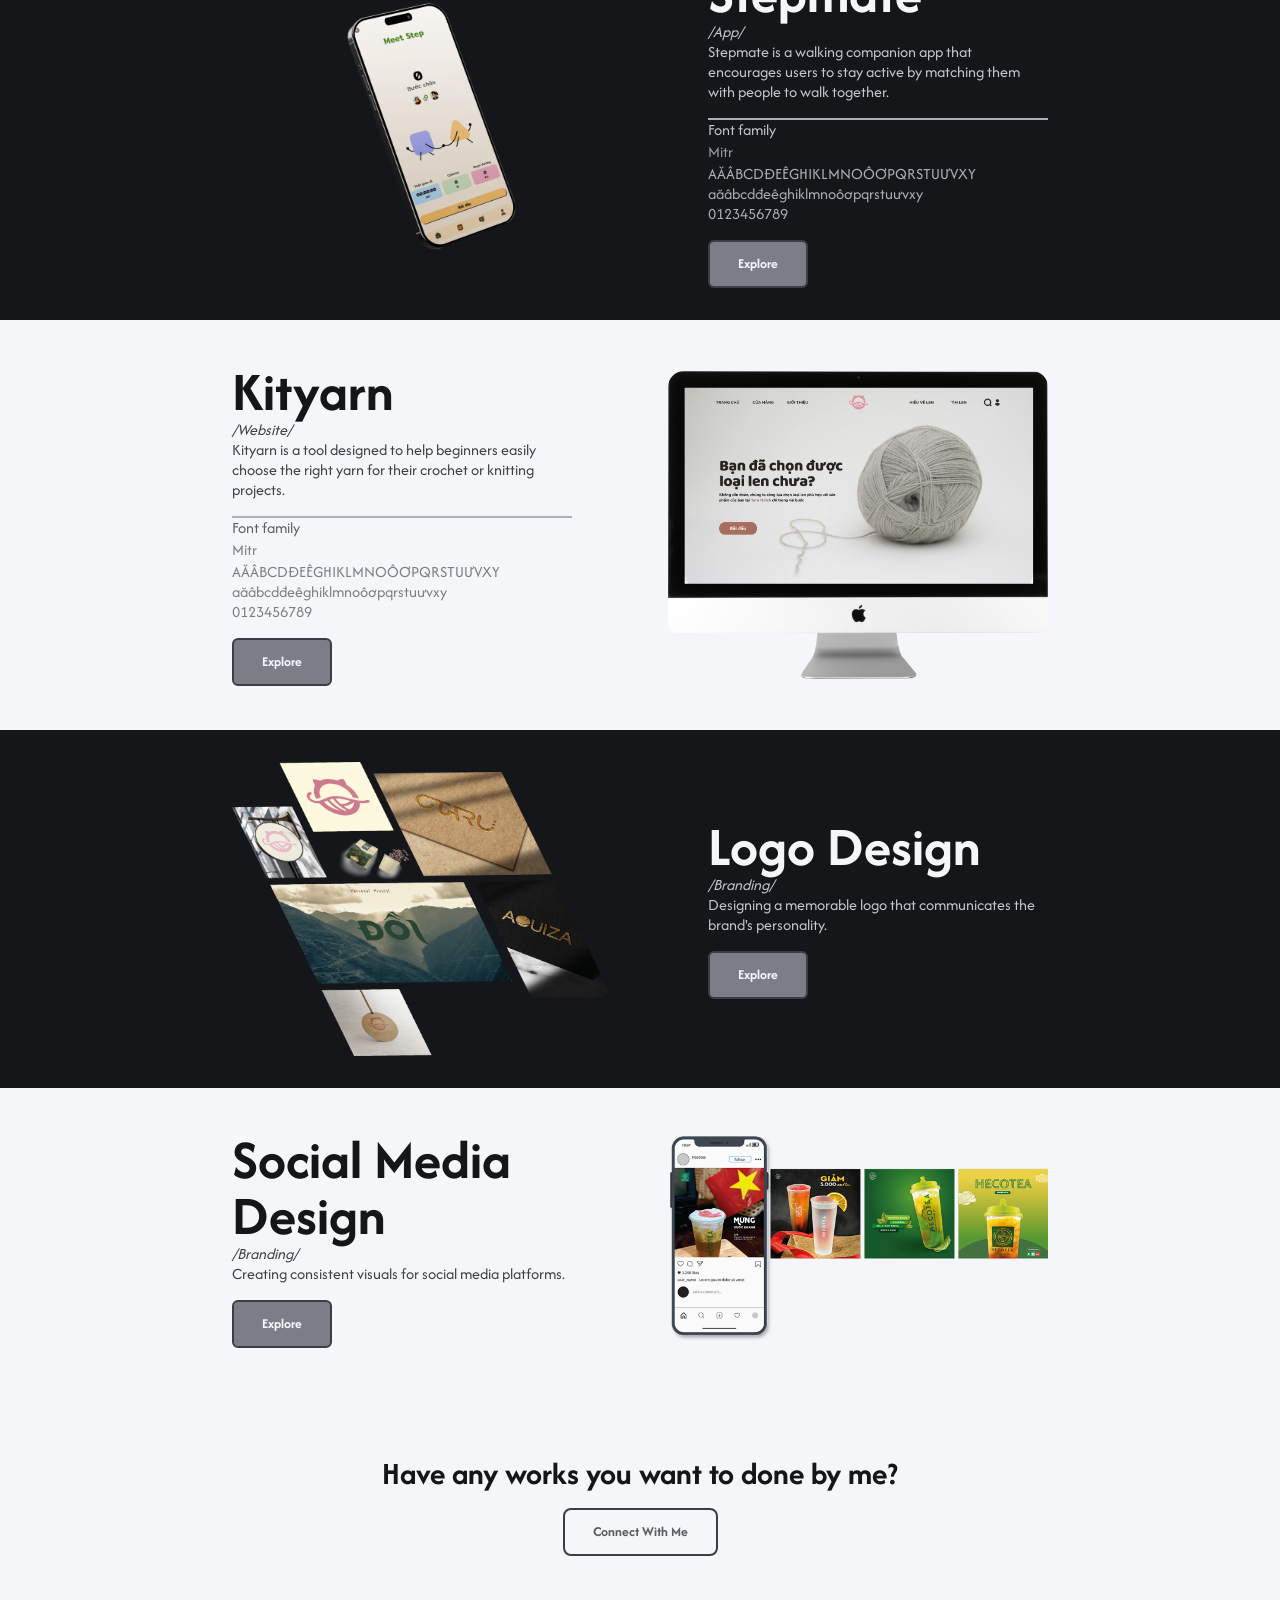
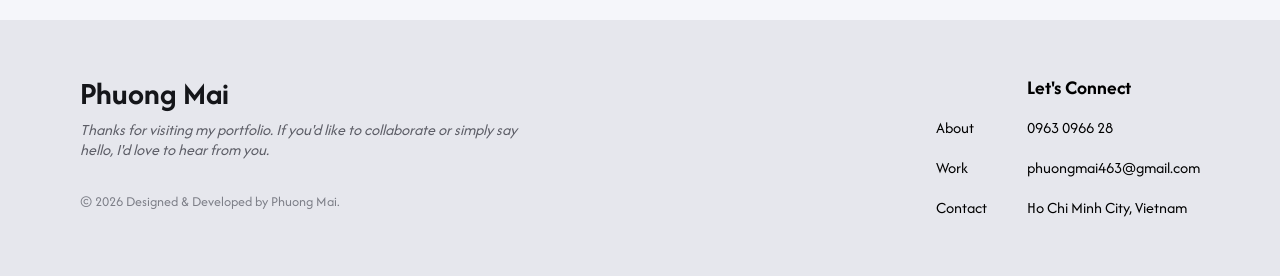
==== commit 59f8ccee: "Fix image source filenames in index.html Updated image source filenames for Framer and VSCode." ====
--- a/index.html
+++ b/index.html
@@ -36,7 +36,7 @@
         </div>
         <div id="about" class="flex sm:flex-col md:flex-row px-20 py-8 gap-10 animate__animated animate__fadeInUp"> 
             <img src="images/1.jpg" class="sm:w-[300px] md:w-[380px] md:h-[380px] object-cover rounded-2xl">
-            <div class="flex sm:flex-row md:flex-col gap-8">
+            <div class="flex flex-row md:flex-col gap-8">
                 <div class="gap-6 flex flex-col">  
                     <div class="text-Neutral-12 sm:text-M-H4 md:text-W-H4">Education</div>
                     <div> 
@@ -57,10 +57,10 @@
                             <div class="flex items-center gap-3"> <img src="images/figma.png" class="sm:w-[24px] sm:h-[24px] md:w-[36px] md:h-[36px] object-cover ">
                                 <div class="sm:text-M-Pa1 md:text-W-H6 text-Neutral-12">Figma</div>
                             </div> 
-                            <div class="flex items-center gap-3"> <img src="images/framer.png" class="sm:w-[24px] sm:h-[24px] md:w-[36px] md:h-[36px] object-cover ">
+                            <div class="flex items-center gap-3"> <img src="images/Framer.png" class="sm:w-[24px] sm:h-[24px] md:w-[36px] md:h-[36px] object-cover ">
                                 <div class="sm:text-M-Pa1 md:text-W-H6 text-Neutral-12">Framer</div>
                             </div> 
-                            <div class="flex items-center gap-3"> <img src="images/Vscode.png" class="sm:w-[24px] sm:h-[24px] md:w-[36px] md:h-[36px] object-cover ">
+                            <div class="flex items-center gap-3"> <img src="images/VScode.png" class="sm:w-[24px] sm:h-[24px] md:w-[36px] md:h-[36px] object-cover ">
                                 <div class="sm:text-M-Pa1 md:text-W-H6 text-Neutral-12">VSCode</div>
                             </div> 
                         </div>
--- a/output.css
+++ b/output.css
@@ -554,89 +554,15 @@
   display: none;
 }
 
-.container {
-  width: 100%;
-}
-
-@media (min-width: 640px) {
-  .container {
-    max-width: 640px;
-  }
-}
-
-@media (min-width: 768px) {
-  .container {
-    max-width: 768px;
-  }
-}
-
-@media (min-width: 1024px) {
-  .container {
-    max-width: 1024px;
-  }
-}
-
-@media (min-width: 1280px) {
-  .container {
-    max-width: 1280px;
-  }
-}
-
-@media (min-width: 1536px) {
-  .container {
-    max-width: 1536px;
-  }
-}
-
-.fixed {
-  position: fixed;
-}
-
-.absolute {
-  position: absolute;
-}
-
-.relative {
-  position: relative;
-}
-
-.-bottom-\[1000px\] {
-  bottom: -1000px;
-}
-
-.-right-\[110px\] {
-  right: -110px;
-}
-
-.-top-\[110px\] {
-  top: -110px;
-}
-
-.-z-10 {
-  z-index: -10;
-}
-
 .mx-auto {
   margin-left: auto;
   margin-right: auto;
 }
 
-.mb-12 {
-  margin-bottom: 3rem;
-}
-
 .mt-2 {
   margin-top: 0.5rem;
 }
 
-.mt-4 {
-  margin-top: 1rem;
-}
-
-.mt-8 {
-  margin-top: 2rem;
-}
-
 .flex {
   display: flex;
 }
@@ -649,48 +575,14 @@
   display: none;
 }
 
-.size-\[740px\] {
-  width: 740px;
-  height: 740px;
-}
-
-.size-full {
-  width: 100%;
-  height: 100%;
-}
-
-.h-0\.5 {
-  height: 0.125rem;
-}
-
-.h-12 {
-  height: 3rem;
-}
-
 .h-14 {
   height: 3.5rem;
 }
 
-.h-\[1200px\] {
-  height: 1200px;
-}
-
 .h-\[30px\] {
   height: 30px;
 }
 
-.h-\[400px\] {
-  height: 400px;
-}
-
-.h-\[862px\] {
-  height: 862px;
-}
-
-.h-\[866px\] {
-  height: 866px;
-}
-
 .h-full {
   height: 100%;
 }
@@ -699,18 +591,6 @@
   width: 3.5rem;
 }
 
-.w-\[1000px\] {
-  width: 1000px;
-}
-
-.w-\[1200px\] {
-  width: 1200px;
-}
-
-.w-\[215px\] {
-  width: 215px;
-}
-
 .w-\[300px\] {
   width: 300px;
 }
@@ -759,10 +639,6 @@
   align-items: center;
 }
 
-.justify-end {
-  justify-content: flex-end;
-}
-
 .justify-center {
   justify-content: center;
 }
@@ -783,18 +659,10 @@
   gap: 0.5rem;
 }
 
-.gap-2\.5 {
-  gap: 0.625rem;
-}
-
 .gap-3 {
   gap: 0.75rem;
 }
 
-.gap-3\.5 {
-  gap: 0.875rem;
-}
-
 .gap-4 {
   gap: 1rem;
 }
@@ -813,10 +681,6 @@
 
 .rounded-2xl {
   border-radius: 1rem;
-}
-
-.rounded-full {
-  border-radius: 9999px;
 }
 
 .rounded-lg {
@@ -869,11 +733,6 @@
   background-color: rgb(124 126 135 / var(--tw-bg-opacity, 1));
 }
 
-.bg-black {
-  --tw-bg-opacity: 1;
-  background-color: rgb(0 0 0 / var(--tw-bg-opacity, 1));
-}
-
 .object-cover {
   -o-object-fit: cover;
      object-fit: cover;
@@ -908,21 +767,6 @@
   padding-bottom: 0.5rem;
 }
 
-.py-20 {
-  padding-top: 5rem;
-  padding-bottom: 5rem;
-}
-
-.py-24 {
-  padding-top: 6rem;
-  padding-bottom: 6rem;
-}
-
-.py-3 {
-  padding-top: 0.75rem;
-  padding-bottom: 0.75rem;
-}
-
 .py-4 {
   padding-top: 1rem;
   padding-bottom: 1rem;
@@ -933,24 +777,8 @@
   padding-bottom: 2rem;
 }
 
-.pb-4 {
-  padding-bottom: 1rem;
-}
-
 .pb-8 {
   padding-bottom: 2rem;
-}
-
-.pr-2 {
-  padding-right: 0.5rem;
-}
-
-.pt-4 {
-  padding-top: 1rem;
-}
-
-.text-center {
-  text-align: center;
 }
 
 .font-afacad {
@@ -974,10 +802,6 @@
   font-weight: 400;
 }
 
-.font-bold {
-  font-weight: 700;
-}
-
 .italic {
   font-style: italic;
 }
@@ -1022,33 +846,12 @@
   color: rgb(124 126 135 / var(--tw-text-opacity, 1));
 }
 
-.text-white {
-  --tw-text-opacity: 1;
-  color: rgb(255 255 255 / var(--tw-text-opacity, 1));
-}
-
-.opacity-50 {
-  opacity: 0.5;
-}
-
-html {
-  scroll-behavior: smooth;
-}
-
 .hover\:bg-Neutral-10:hover {
   --tw-bg-opacity: 1;
   background-color: rgb(92 93 102 / var(--tw-bg-opacity, 1));
 }
 
 @media (min-width: 640px) {
-  .sm\:col-span-1 {
-    grid-column: span 1 / span 1;
-  }
-
-  .sm\:col-span-2 {
-    grid-column: span 2 / span 2;
-  }
-
   .sm\:row-span-1 {
     grid-row: span 1 / span 1;
   }
@@ -1079,14 +882,6 @@
 
   .sm\:grid-cols-1 {
     grid-template-columns: repeat(1, minmax(0, 1fr));
-  }
-
-  .sm\:grid-cols-2 {
-    grid-template-columns: repeat(2, minmax(0, 1fr));
-  }
-
-  .sm\:grid-cols-3 {
-    grid-template-columns: repeat(3, minmax(0, 1fr));
   }
 
   .sm\:flex-row {
@@ -1187,22 +982,6 @@
 }
 
 @media (min-width: 768px) {
-  .md\:col-span-1 {
-    grid-column: span 1 / span 1;
-  }
-
-  .md\:col-span-2 {
-    grid-column: span 2 / span 2;
-  }
-
-  .md\:row-span-1 {
-    grid-row: span 1 / span 1;
-  }
-
-  .md\:row-span-2 {
-    grid-row: span 2 / span 2;
-  }
-
   .md\:flex {
     display: flex;
   }
@@ -1273,10 +1052,6 @@
 
   .md\:gap-4 {
     gap: 1rem;
-  }
-
-  .md\:gap-7 {
-    gap: 1.75rem;
   }
 
   .md\:gap-8 {
@@ -1362,4 +1137,5 @@
     line-height: 20px;
     font-weight: 700;
   }
-}+}
+
